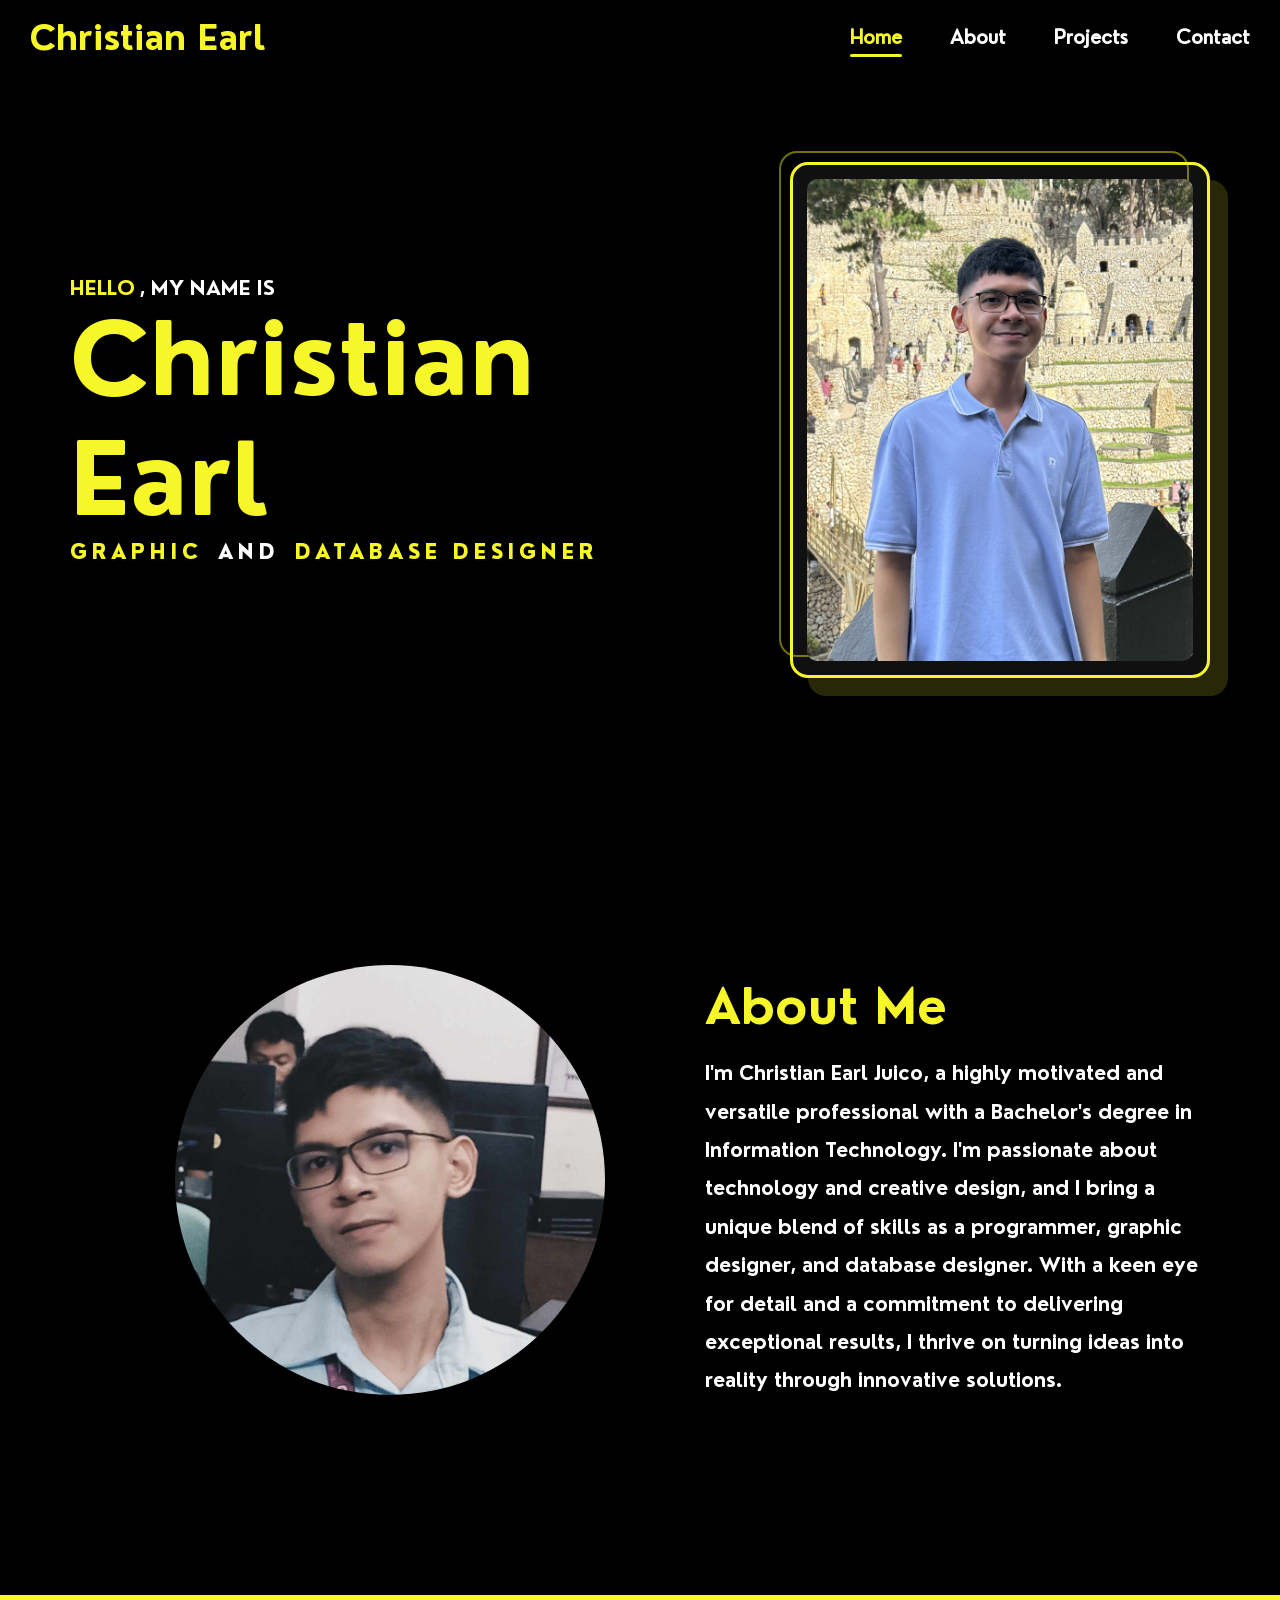
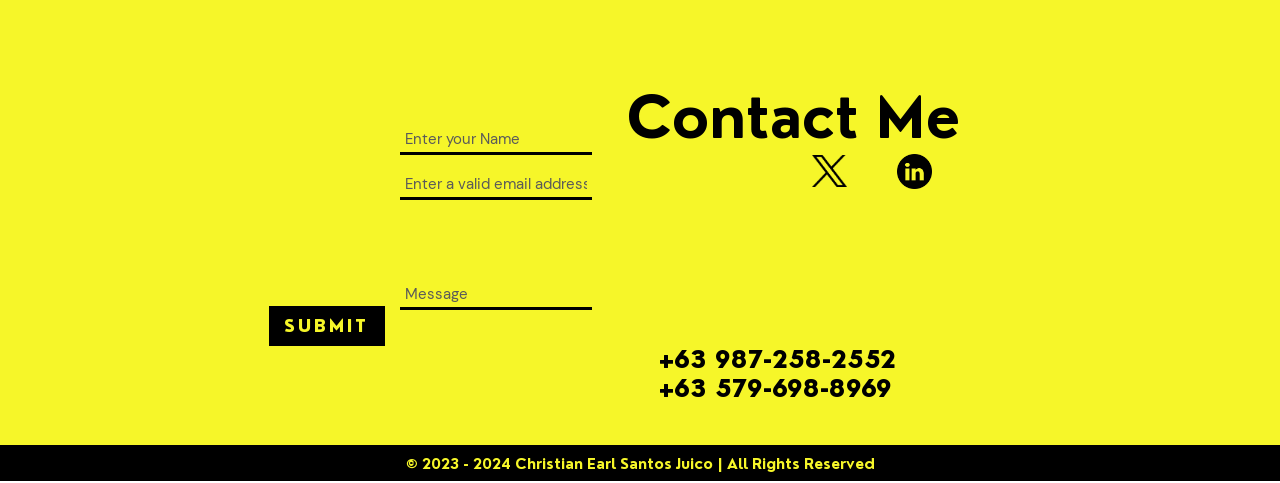
==== portfoliojuico.html @ 42d40999 "import files" ====
<!DOCTYPE html>
<html lang="en">
<head>
    <meta charset="UTF-8">
    <meta name="viewport" content="width=device-width, initial-scale=1.0">
    <title>Christian Earl's Portfolio</title>
    <link rel="stylesheet" href="portfoliojuicostyle.css">

    <link rel="stylesheet" href="media-query/1920x1080.css">
    <link rel="stylesheet" href="media-query/2560x1440.css">

    <link rel="stylesheet" href="https://unpkg.com/aos@next/dist/aos.css" />
</head>
<body>
    <header>
        <div class="logo">
            <h1>Christian Earl</h1>
        </div>

        <nav>
            <ul class="nav">
                <li><a href="#image" class="active">Home</a></li>
                <li><a href="#about">About</a></li>
                <li><a href="#projects">Projects</a></li>
                <li><a href="#contact">Contact</a></li>
            </ul>
        </nav>
    </header>

    <!-- Hero Section -->
    <section class= "heroimage" id="heroimage">
        <div class="image" id="image" data-aos="fade-down">
            <div class="herodescription" data-aos="fade-right">
                <p><span class="heroyellow yellow1">HELLO</span>
                    <span class="herowhite white1">,&nbsp;MY NAME IS</span></p>

                <p><span class= "heroyellow yellow2">Christian Earl</span></p>

                <p><span class="heroyellow yellow3">GRAPHIC</span>
                    <span class="herowhite white2">&nbsp;AND&nbsp;</span>
                    <span class="heroyellow yellow4">DATABASE DESIGNER</span></p>
            </div>
            <div class="hero-photo" data-aos="fade-left">
                <img src="img/herosection_solopic.JPG" alt="Christian Earl Juico">
            </div>
        </div>
    </section>

    <!-- About Me Section -->
    <section class= "about" id="about">
        <div class="about-main">
            <img src="img/aboutpicture.jpg" alt="">
            <div class="about-text" data-aos="fade-left">
            <h1>About Me</h1>
                <p>I'm Christian Earl Juico, a highly motivated and versatile professional with a Bachelor's degree in Information Technology. I'm passionate about technology and creative design, and I bring a unique blend of skills as a programmer, graphic designer, and database designer. With a keen eye for detail and a commitment to delivering exceptional results, I thrive on turning ideas into reality through innovative solutions.</p>
            </div>
        </div>
    </section>

    <!-- Contact Me Section -->
    <section class= "contact" id="contact">
           <h1 data-aos="fade-left">Contact Me</h1>

           <p data-aos="fade-left">+63 987-258-2552<br>
              +63 579-698-8969
        </p>

        <div class="socialicons" data-aos="fade-left">
           <a href="https://www.facebook.com/" class="sbtn aFacebook" target="_blank">
                <img src="img/icons/iconfacebook.png" alt="">
           </a>

           <a href="https://www.instagram.com/" class="sbtn aInstagram" target="_blank">
                <img src="img/icons/iconinstagram.png" alt="">
            </a>

            <a href="https://twitter.com/" class="sbtn aTwitter" target="_blank">
                <img src="img/icons/iconx.png" alt="">
            </a>

            <a href="https://www.linkedin.com/" class="sbtn aLinkedin" target="_blank">
                <img src="img/icons/iconlinkedin.png" alt="">
            </a>
        </div>

            <form class="form-input">
                <input class="in ione" type="text" id="fname" name="fname" placeholder="Enter your Name" required>
                <br>
                <input class="in itwo" type="text" id="lname" name="lname" placeholder="Enter a valid email address" required>
                <br>
                <input class="in ithree" type="text" id="lname" name="lname" placeholder="Message" required>

                <button class="btnsubmit">SUBMIT</button>
            </form>

    </section> 

      <!-- Footer Section -->
      <footer>
            <p>© 2023 - 2024  Christian Earl Santos Juico | All Rights Reserved</p>
      </footer>

      
    <!-- Scripts -->
    <script>
        const navLinks = document.querySelectorAll('.nav a');
        const header = document.querySelector('header');
        const sections = [...navLinks]
            .map(link => document.getElementById(link.getAttribute('href').substring(1)))
            .filter(Boolean);

        const setActiveLink = () => {
            header.classList.toggle('scrolled', window.scrollY > 10);

            let currentSection = sections[0];
            const scrollPosition = window.scrollY + 140;
            const isAtBottom = window.innerHeight + window.scrollY >= document.body.offsetHeight - 5;

            sections.forEach(section => {
                if (scrollPosition >= section.offsetTop) {
                    currentSection = section;
                }
            });

            if (isAtBottom) {
                currentSection = sections[sections.length - 1];
            }

            navLinks.forEach(link => {
                link.classList.toggle('active', link.getAttribute('href') === `#${currentSection.id}`);
            });
        };

        navLinks.forEach(link => {
            link.addEventListener('click', (e) => {
                e.preventDefault();
                const targetId = link.getAttribute('href').substring(1);
                const targetSection = document.getElementById(targetId);
                
                if (targetSection) {

                    window.scrollTo({
                        top: targetSection.offsetTop - 70,
                        behavior: 'smooth'
                    });
                }
            });
        });

        window.addEventListener('scroll', setActiveLink);
        setActiveLink();
    </script> 

    <script src="https://unpkg.com/aos@next/dist/aos.js"></script>

    <script>
      AOS.init({
        duration: 3000,
        once: true,
      });
    </script>

</body>
</html>
---- portfoliojuicostyle.css ----
@font-face {
    font-family: nourd_bold;
    src: url(fonts/nourd_bold.ttf);
}

@font-face {
    font-family: nourd_medium;
    src: url(fonts/nourd_medium.ttf);
}

@font-face {
    font-family: nourd_semi_bold;
    src: url(fonts/nourd_semi_bold.ttf);
}

@font-face {
    font-family: nourd_heavy;
    src: url(fonts/nourd_heavy.ttf);
}

@font-face {
    font-family: nourd_regular;
    src: url(fonts/nourd_regular.ttf);
}

@font-face {
    font-family: dmsans_regular;
    src: url(fonts/dmsans_regular.ttf);
}

* {
    margin: 0;
    padding: 0;
    box-sizing: border-box;
}

body {
    overflow-x: hidden; 
  }

/* Header Section -------------------------------*/
header{
    height: 75px;
    width: 100%;
    background-color: black;
    display: flex;
    align-items: center;
    justify-content: space-between;
    z-index: 1000;
    position: fixed;
    top: 0;
    left: 0;
    padding: 0 30px;
    transition: box-shadow 0.3s ease;
}

header.scrolled {
    box-shadow: 0 8px 24px rgba(0, 0, 0, 0.45);
}

.logo {
    color: #F6F629;
    font-family: nourd_bold;
}

.logo h1 {
    font-size: 34px;
}

.nav {
    list-style-type: none;
    display: flex;
    align-items: center;
    gap: 48px;
}

.nav li {
    display: flex;
}

header nav a {
    position: relative;
    width: auto;
    height: auto;
    margin: 0;
    padding: 10px 0;
    color: white;
    text-decoration: none;
    background-color: transparent;
    border-radius: 0;
    transition: color 0.3s ease;
}

header nav a::after {
    content: "";
    position: absolute;
    left: 0;
    bottom: 2px;
    width: 0;
    height: 3px;
    background-color: #F6F629;
    border-radius: 999px;
    transition: width 0.3s ease;
}

header nav a:hover,
header nav a.active {
    color: #F6F629;
    background-color: transparent;
}

header nav a:hover::after,
header nav a.active::after {
    width: 100%;
}

a {
    margin: 15px;
    font-family: nourd_medium;
    font-size: larger;
    color:  #F6F629;
    height: 50px;
    width: 100px;
    display: flex;
    align-items: center;
    justify-content: center;
    font-weight: 900;
}

a:hover {
    background-color: #F6F629;
    color: black;
    border-radius: 20px;
}

.heroimage {
    background: black;
}

.image {
    width: 100%;
    height: 85vh;
    min-height: 680px;
    margin: 0 auto;
    padding: 75px 70px 0;
    display: flex;
    align-items: center;
    justify-content: center;
    gap: 110px;
    background-color: black;
}

/* Hero Section -------------------------------*/
.herodescription {
    flex: 0 1 760px;
    max-width: 760px;
    text-shadow: 3px 3px 2px rgba(0, 0, 0, 0.46);
}

.hero-photo {
    flex: 0 0 420px;
    max-width: 420px;
    position: relative;
    padding: 14px;
    border: 3px solid #F6F629;
    border-radius: 18px;
    background: #101010;
    box-shadow: 18px 18px 0 rgba(246, 246, 41, 0.16),
                0 24px 45px rgba(0, 0, 0, 0.55);
}

.hero-photo::before {
    content: "";
    position: absolute;
    inset: -14px 18px 18px -14px;
    border: 2px solid rgba(246, 246, 41, 0.45);
    border-radius: 18px;
    z-index: -1;
}

.hero-photo img {
    width: 100%;
    aspect-ratio: 4 / 5;
    display: block;
    object-fit: cover;
    border-radius: 10px;
}

.heroyellow {
    color: #F6F629;
}

.herowhite {
    color: white;
}

.yellow1, .white1 {
    font-family: nourd_bold;
    font-size: 20px;
}

.yellow2 {
    font-family: nourd_bold;
    font-size: 100px;
}

.yellow3, .white2, .yellow4 {
    font-family: nourd_heavy;
    font-size: 20px;
    letter-spacing: 5px;
}

@media screen and (max-width: 1100px) {
    .image {
        height: auto;
        min-height: 100vh;
        padding: 120px 35px 0;
        flex-direction: column;
        align-items: flex-start;
        justify-content: center;
        gap: 40px;
    }

    .yellow2 {
        font-size: 70px;
    }

    .hero-photo {
        width: 70%;
        flex-basis: auto;
        max-width: 380px;
        align-self: center;
    }
}

@media screen and (max-width: 600px) {
    .image {
        padding: 110px 20px 0;
    }

    .yellow2 {
        font-size: 48px;
    }

    .yellow3, .white2, .yellow4 {
        font-size: 16px;
        letter-spacing: 2px;
    }

    .hero-photo {
        width: 100%;
    }
}


/* About Section -------------------------------*/
.about {
    width: 100%;
    background-color: black;
    padding: 100px 0px;  
}

.about-main {
    width: 1130px;
    max-width: 95%;
    margin: 0 auto;
    display: flex;
    align-items: center;
    justify-content: center;
    line-height: 2;
}
.about-main img {
    height: auto;
    width: 430px;
    margin: 100px;
    border-radius: 50%;
}

.about-text {
    text-align: left;
}

.about-text h1 {
    font-family: nourd_bold;
    color: #F6F629; 
    font-size: 300%;
}

.about-text p {
    font-family: nourd_bold;
    color: white;
    font-size: 120%;
}

/* Hobbies Section -------------------------------*/
.hobbies {
    width: 100%;
    height: 80vh;
    background-color: #F6F629;
}

.hobbies h1 {
    text-align: center;
    padding: 50px; 
    font-family: nourd_bold;
    font-size: 300%;
}

.hobbies-main {
    display: flex;
    justify-content: center;
    gap: 100px;
}

.hob {
    width: 300px;
    height: 530px;
    margin: 10px;
    padding: 30px;
    text-align: center;
    background-color: #141414;
    border-radius: 5%;
}

.hob h2 {
    font-family: nourd_bold;
    font-size: 30px;
    color: #F6F629;
    margin-top: 15px;
}

.hobbies img {
    max-width: 50%;
    position: relative;
}

.hobbox3 img {
    margin-top: 20px;
    max-width: 60%;
}

.hob p {
    color: white;
    font-size: 20px;
    font-family: nourd_regular;
    line-height: 2;
    margin-top: 10px;
}

/* Latest Updates -------------------------------*/
.latestupdates {
    width: 100%;
    height: 85vh;
    background-color: black;
}

.latestupdates h1 {
    text-align: center;
    padding: 50px; 
    font-family: nourd_bold;
    font-size: 300%;
    color: #F6F629;
}

.latestupdates img {
    max-width: 100%;
    position: relative;
}

.latestupdates-main {
    display: flex;
    justify-content: center;
    align-items: center;
    gap: 100px;
}

.latestupdates-main a {
    display: flex;
    flex-direction: column;
    align-items: center;
    text-align: center;
    color: white;
    line-height: 2;
    text-decoration: none;
    border-radius: 5%;
    font-weight: 100;
}

.latestupdates-main a:hover {
    background-color: #F6F629;
    color: black;
}

.latestupdates-main a:hover h2 {
    color: black; /* Text color for h2 on hover */
}

.lat {
    width: 400px;
    height: 565px;
    margin: 10px;
    padding: 20px;
    text-align: center;
    background-color: #141414;
}

.lat h2 {
    font-family: nourd_bold;
    font-size: 30px;
    color: #F6F629;
    line-height: 1;
}

.lat p {
    font-size: 15px;
    font-family: nourd_medium;
    line-height: 2;
    margin-top: 10px;
    margin-bottom: 10px;
    text-transform: uppercase;
}

/* My Skills Section -------------------------------*/
.myskills {
    width: 100%;
    height: 80vh;
    background-color: #F6F629;
}

.myskills h1 {
    text-align: center;
    padding: 50px; 
    font-family: nourd_bold;
    font-size: 300%;
    color: black;
}

.myskills-main {
    display: flex;
    justify-content: center;
    gap: 100px;
}

.skill {
    width: 400px;
    height: 515px;
    margin: 10px;
    text-align: center;
    background-color: #141414;
}

.skill h2 {
    font-family: nourd_bold;
    font-size: 30px;
    color: #F6F629;
    margin-top: 10px;
}

.myskills img {
    max-width: 100%;
}

.skill p {
    color: white;
    font-size: 15px;
    font-family: nourd_medium;
    line-height: 2;
    margin-bottom: 10px;
    text-transform: uppercase;
    padding: 10px;
}

/* Gallery Section -------------------------------*/
.gallery {
    width: 100%;
    height: 115vh;
    background-color: black;
}

.gallery h1 {
    text-align: center;
    padding: 50px; 
    font-family: nourd_bold;
    font-size: 300%;
    color: #F6F629;
}

.gallery-main1 {
    display: flex;
    justify-content: center;
    gap: 100px;
}

.gallery-main2 {
    display: flex;
    justify-content: center;
    gap: 100px;
    margin-top: 50px;
}

.gal {
    width: 400px;
    height: 400px;
    margin: 10px;
    background-color: #141414;
    overflow: hidden;
    justify-content: center;
    position: relative;
    border: 3px solid;
    border-color: #F6F629;
}

/* Gallery Individual Images -------------------------------*/
.galbox1 img {
    max-width: 214%;
    position: absolute;
    left: -55%;
}

.galbox2 img {
    max-width: 135%;
    position: absolute;
    left: -17%;
}

.galbox3 img {
    max-width: 131%;
    position: absolute;
    left: -13%;
}

.galbox4 img {
    max-width: 154%;
    position: absolute;
    left: -28%;
}

.galbox5 img {
    max-width: 180%;
    position: absolute;
    left: -39%;
}

.galbox6 img {
    max-width: 170%;
    position: absolute;
    left: -0%;
}

/* Contact Me Section -------------------------------*/
.contact {
    width: 100%;
    height: 50vh;
    background-color: #F6F629;
    position: relative;
}

.contact h1 {
    position: absolute;
    right: 25%;
    margin-top: 90px;
    font-family: nourd_bold;
    font-size: 350%;
    color: black;
}

.contact p {
    position: absolute;
    right: 30%;
    margin-top: 350px;
    font-family: nourd_heavy;
    font-size: 150%;
    color: black;
}

/* Social Media Icons */
.socialicons{
    position: absolute;
    display: flex;
    right: 27%;
    bottom: 52%;
}

.socialicons a {
    margin-right: -30px;
}

.aFacebook:hover, .aInstagram:hover, .aTwitter:hover, .aLinkedin:hover{
    transform: scale(1.3);
    transition: .3s;
}

.aFacebook img {
    max-width: 35%;
}

.aInstagram img {
    max-width: 35%;
}

.aTwitter img {
    max-width: 35%;
}

.aLinkedin img {
    max-width: 35%;
}

/* Client Input Section */ 
.form-input input {
    border: none;
    border-bottom: 3px solid black;
    padding: 5px;
    font-size: 15px;
    background: transparent; 
    outline: none; 
    width: 15%;
    color: black;
    margin-left: 400px;
}

.form-input input::placeholder {
    font-family: dmsans_regular;
    color: #5A5A5A; 
}

.ione {
    margin-bottom: 15px;
    margin-top: 130px;
}

.itwo {
    margin-bottom: 80px;
}

.btnsubmit {
    height: 40px;
    width: 116px;
    position: absolute;
    top: 69%;
    left: 21%;
    background-color: black;
    font-family: nourd_heavy;
    font-size: 17px;
    color: #F6F629;
    border: none;
    letter-spacing: 3px;
}

.btnsubmit:hover {
    transform: scale(1.1);
    transition: .3s;
}

/* Footer Section -------------------------------*/
footer {
    width: 100%;
    height: 4vh;
    background-color: black;
}

footer p {
    text-align: center;
    font-family: nourd_bold;
    padding: 10px;
    font-size: 90%;
    color: #F6F629;
}
---- media-query/1920x1080.css ----
@media screen and (min-width: 1920px) and (min-height: 1080px) {   


    a {
         font-size: x-large;
   }

    nav a {
        margin: 26px;
    }

    /* Hero Section -------------------------------*/
    .image {
        max-width: 1560px;
        gap: 120px;
    }

    .herodescription {
        max-width: 850px;
    }

    .hero-photo {
        flex-basis: 460px;
        max-width: 460px;
    }
    
    .yellow1, .white1 {
        font-size: 22px;
    }
    
    .yellow2 {
        font-size: 115px;
    }
    
    .yellow3, .white2, .yellow4 {
        font-size: 22px;
    }

    /* About Section -------------------------------*/

    .about-main img {
        width: 450px;
    }

    .about-text h1 {
        font-size: 320%;
    }

    .about-text p {
        font-size: 130%;
    }

    /* Hobbies Section -------------------------------*/
    .hobbies {
        height: 80vh;
    }

    .hobbies h1 {
        font-size: 350%;
    }

    .hob {
        height: 600px;
    }

    .hob h2 {
        font-size: 32px;
    }

    .hob p {
        font-size: 23px;
    }

    /* Latest Updates -------------------------------*/
    .latestupdates {
        height: 77vh;
    }

    .latestupdates h1 {
        font-size: 350%;
    }

    /* My Skills Section -------------------------------*/
    .myskills {
        height: 70vh;
    }

    .myskills h1 {
        font-size: 350%;
    }

    /* Gallery Section -------------------------------*/
    .gallery {
        height: 105vh;
    }

    .gallery h1 {
        font-size: 350%;
    }

    /* Contact Me Section -------------------------------*/
    .contact {
        width: 100%;
        height: 45vh;
    }

    .contact h1 {
        right: 25%;
        margin-top: 90px;
        font-size: 350%;
    }

    /* Social Media Icons */
    .socialicons{
        right: 27%;
        bottom: 54%;
    }
}
---- media-query/2560x1440.css ----
@media screen and (min-width: 2560px) and (min-height: 1440px){

    a {
        font-size: x-large;
    }

   nav a {
        margin: 26px;
   }

    /* Hero Section -------------------------------*/
    .image {
        max-width: 1900px;
        padding-left: 160px;
        padding-right: 160px;
        gap: 150px;
    }

    .herodescription {
        max-width: 1100px;
    }

    .hero-photo {
        flex-basis: 560px;
        max-width: 560px;
    }

    .yellow1, .white1 {
        font-size: 30px;
    }

    .yellow2 {
        font-size: 160px;
    }

    .yellow3, .white2, .yellow4 {
        font-size: 30px;
    }


    /* About Section -------------------------------*/
    .about-main img {
        width: 450px;
    }

    .about-text h1 {
        font-size: 350%;
    }

    .about-text p {
        font-family: nourd_bold;
        color: white;
        font-size: 120%;
    }

    /* Hobbies Section -------------------------------*/
    .hobbies {
        width: 100%;
        height: 72vh;
    }

    .hobbies h1 {
        font-size: 400%;
    }

    .hobbies-main {
        display: flex;
        justify-content: center;
        gap: 100px;
    }

    .hob {
        width: 400px;
        height: 750px;
        margin: 10px;
        padding: 30px;
        text-align: center;
        background-color: #141414;
        border-radius: 5%;
    }

    .hob h2 {
        font-size: 40px;
    }

    .hobbox3 img {
        padding-bottom: 5px;
    }

    .hob p {
        font-size: 30px;
    }

    /* Latest Updates -------------------------------*/
    .latestupdates {
        width: 100%;
        height: 73vh;
    }

    .latestupdates h1 {
        font-size: 400%;
    }

    .lat {
        width: 500px;
        height: 760px;
    }

    .lat h2 {
        font-size: 35px;
    }

    .lat p {
        font-size: 21px;
        margin-top: 12px;
        margin-bottom: 10px;
    }

    /* My Skills Section -------------------------------*/
    .myskills {
        width: 100%;
        height: 65vh;
    }

    .myskills h1 {
        font-size: 400%;
    }

    .skill {
        width: 500px;
        height: 660px;
    }

    .skill h2 {
        font-size: 35px;
    }

    .skill p {
        font-size: 20px;
    }

    /* Gallery Section -------------------------------*/
    .gallery {
        width: 100%;
        height: 102vh;
    }

    .gallery h1 {
        font-size: 400%;
    }

    .gal {
        width: 550px;
        height: 550px;
    }

    /* Gallery Individual Images -------------------------------*/
    .galbox4 img {
        max-width: 200%; 
    }

    /* Contact Me Section -------------------------------*/
    .contact {
        width: 100%;
        height: 45vh;
    }

    .contact h1 {
        right: 25%;
        margin-top: 120px;
        font-size: 450%;
    }

    .contact p {
        right: 30%;
        margin-top: 490px;
        font-size: 190%;
    }

    /* Social Media Icons */
    .socialicons{
        right: 27.5%;
        bottom: 55%;
        gap: 20px;
    }

    .aFacebook img {
        max-width: 45%;
    }

    .aInstagram img {
        max-width: 45%;
    }

    .aTwitter img {
        max-width: 45%;
    }

    .aLinkedin img {
        max-width: 45%;
    }

    /* Client Input Section */ 
    .form-input input {
        border-bottom: 4px solid black;
        padding: 5px;
        font-size: 25px;
        width: 18%;
        margin-left: 600px;
        padding-top: 20px;
    }

    .form-input input::placeholder {
        font-size: 23px;
    }

    .ione {
        margin-bottom: 15px;
        margin-top: 160px;
    }

    .itwo {
        margin-bottom: 130px;
    }

    .btnsubmit {
        height: 55px;
        width: 140px;
        top: 77%;
        left: 23.5%;
        font-size: 21px;
        letter-spacing: 3px;
    }

    .btnsubmit:hover {
        transform: scale(1.1);
        transition: .3s;
    }

    /* Footer Section -------------------------------*/
    footer {
        width: 100%;
        height: 3vh;
    }

    footer p {
        font-size: 110%;
    }
}
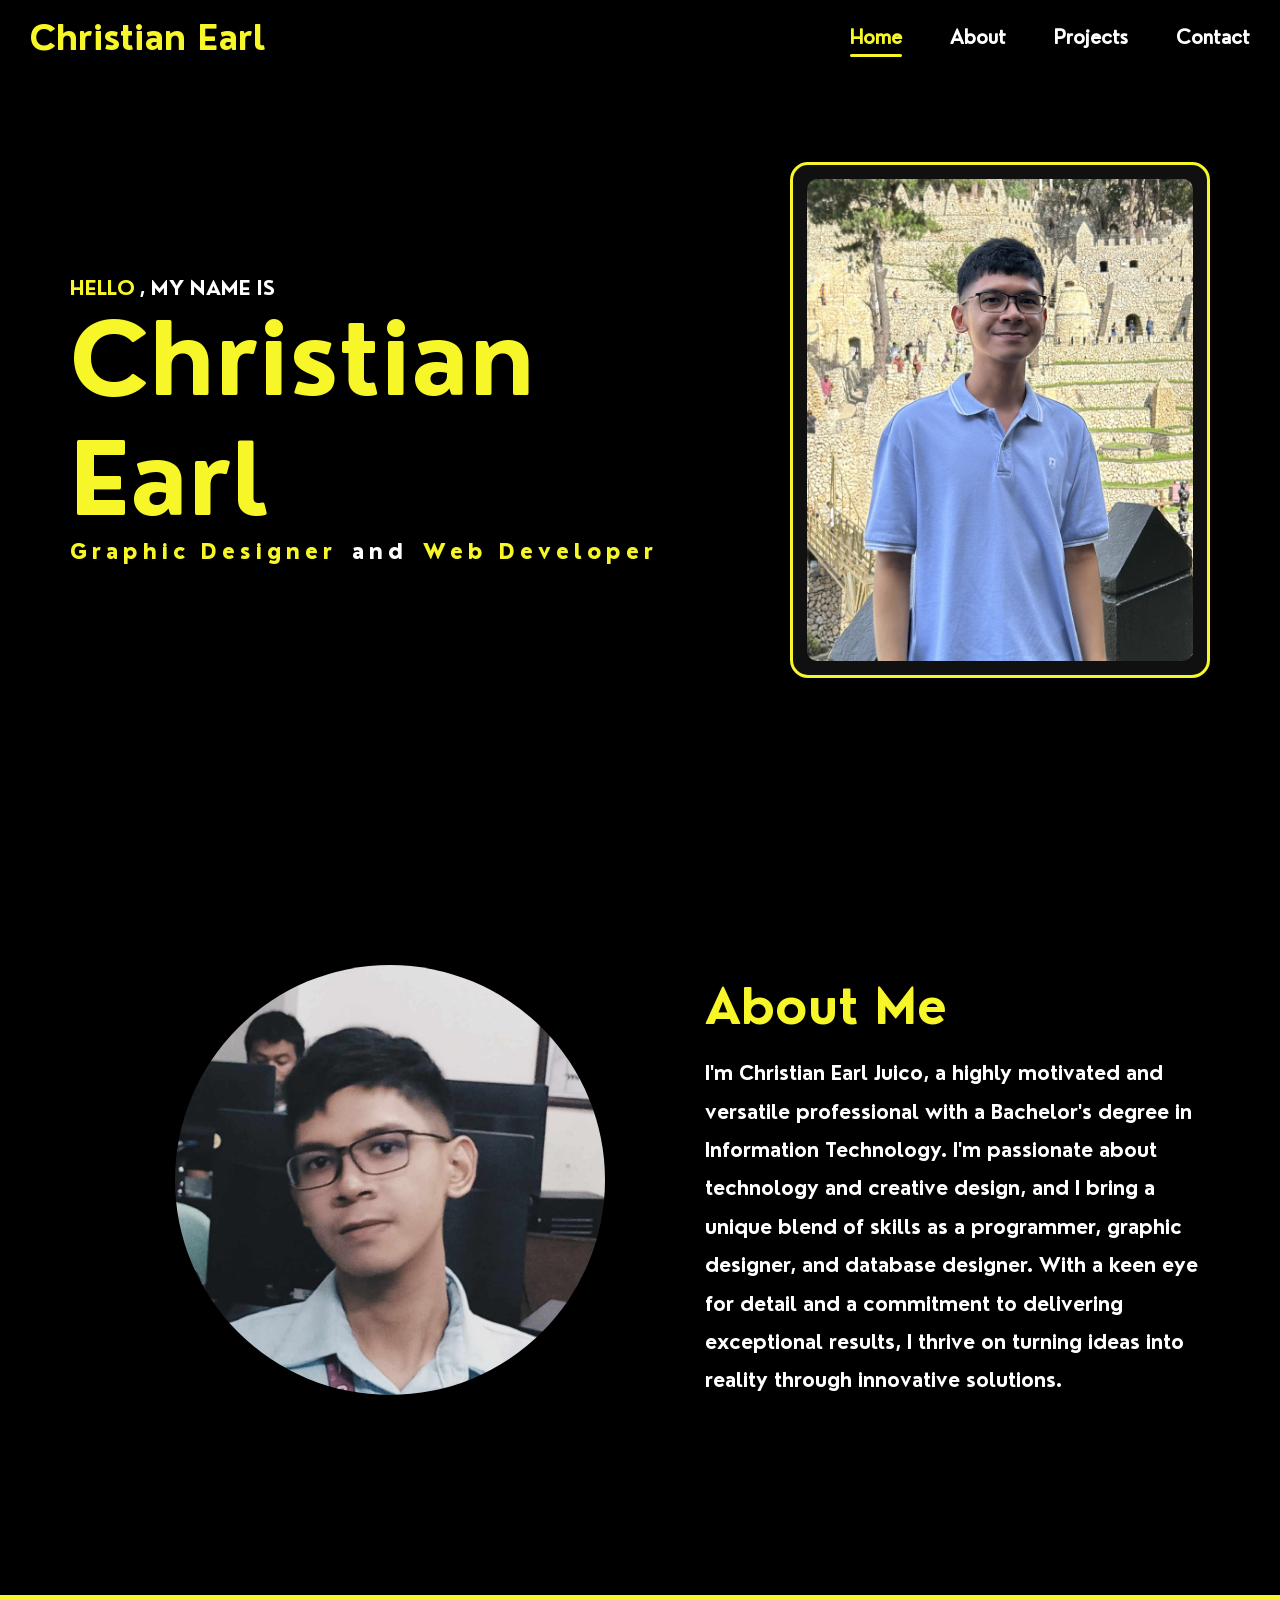
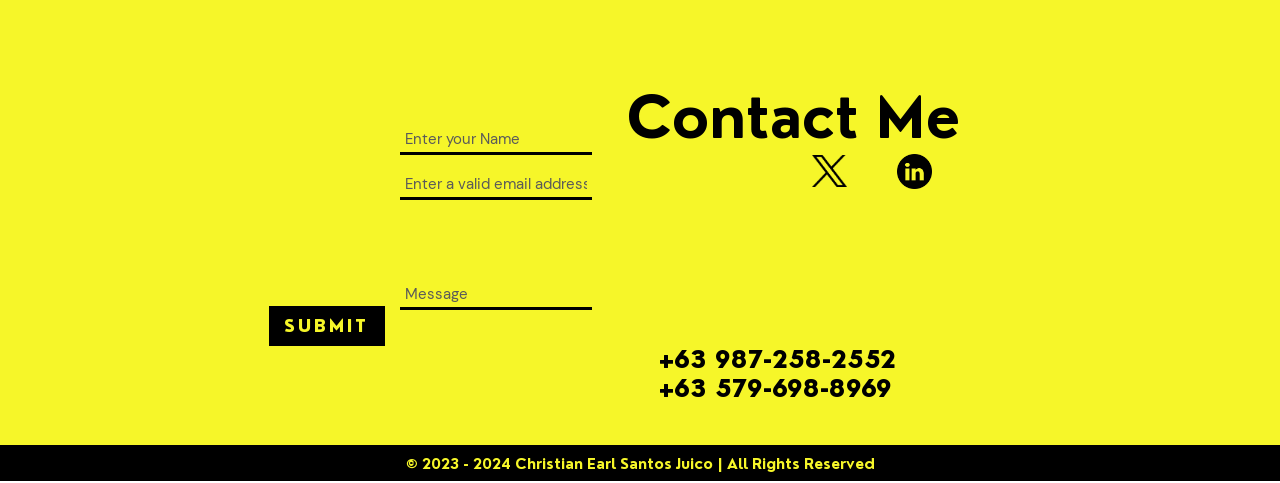
==== commit 7dfd8c73: "hero sec minor fix" ====
--- a/portfoliojuico.html
+++ b/portfoliojuico.html
@@ -29,18 +29,18 @@
 
     <!-- Hero Section -->
     <section class= "heroimage" id="heroimage">
-        <div class="image" id="image" data-aos="fade-down">
-            <div class="herodescription" data-aos="fade-right">
+        <div class="image" id="image" data-aos="fade-up">
+            <div class="herodescription">
                 <p><span class="heroyellow yellow1">HELLO</span>
                     <span class="herowhite white1">,&nbsp;MY NAME IS</span></p>
 
                 <p><span class= "heroyellow yellow2">Christian Earl</span></p>
 
-                <p><span class="heroyellow yellow3">GRAPHIC</span>
-                    <span class="herowhite white2">&nbsp;AND&nbsp;</span>
-                    <span class="heroyellow yellow4">DATABASE DESIGNER</span></p>
+                <p><span class="heroyellow yellow3">Graphic Designer</span>
+                    <span class="herowhite white2">&nbsp;and&nbsp;</span>
+                    <span class="heroyellow yellow4">Web Developer</span></p>
             </div>
-            <div class="hero-photo" data-aos="fade-left">
+            <div class="hero-photo" >
                 <img src="img/herosection_solopic.JPG" alt="Christian Earl Juico">
             </div>
         </div>
--- a/portfoliojuicostyle.css
+++ b/portfoliojuicostyle.css
@@ -165,17 +165,11 @@
     border: 3px solid #F6F629;
     border-radius: 18px;
     background: #101010;
-    box-shadow: 18px 18px 0 rgba(246, 246, 41, 0.16),
-                0 24px 45px rgba(0, 0, 0, 0.55);
+    box-shadow: 0 24px 45px rgba(0, 0, 0, 0.55);
 }
 
 .hero-photo::before {
-    content: "";
-    position: absolute;
-    inset: -14px 18px 18px -14px;
-    border: 2px solid rgba(246, 246, 41, 0.45);
-    border-radius: 18px;
-    z-index: -1;
+    display: none;
 }
 
 .hero-photo img {
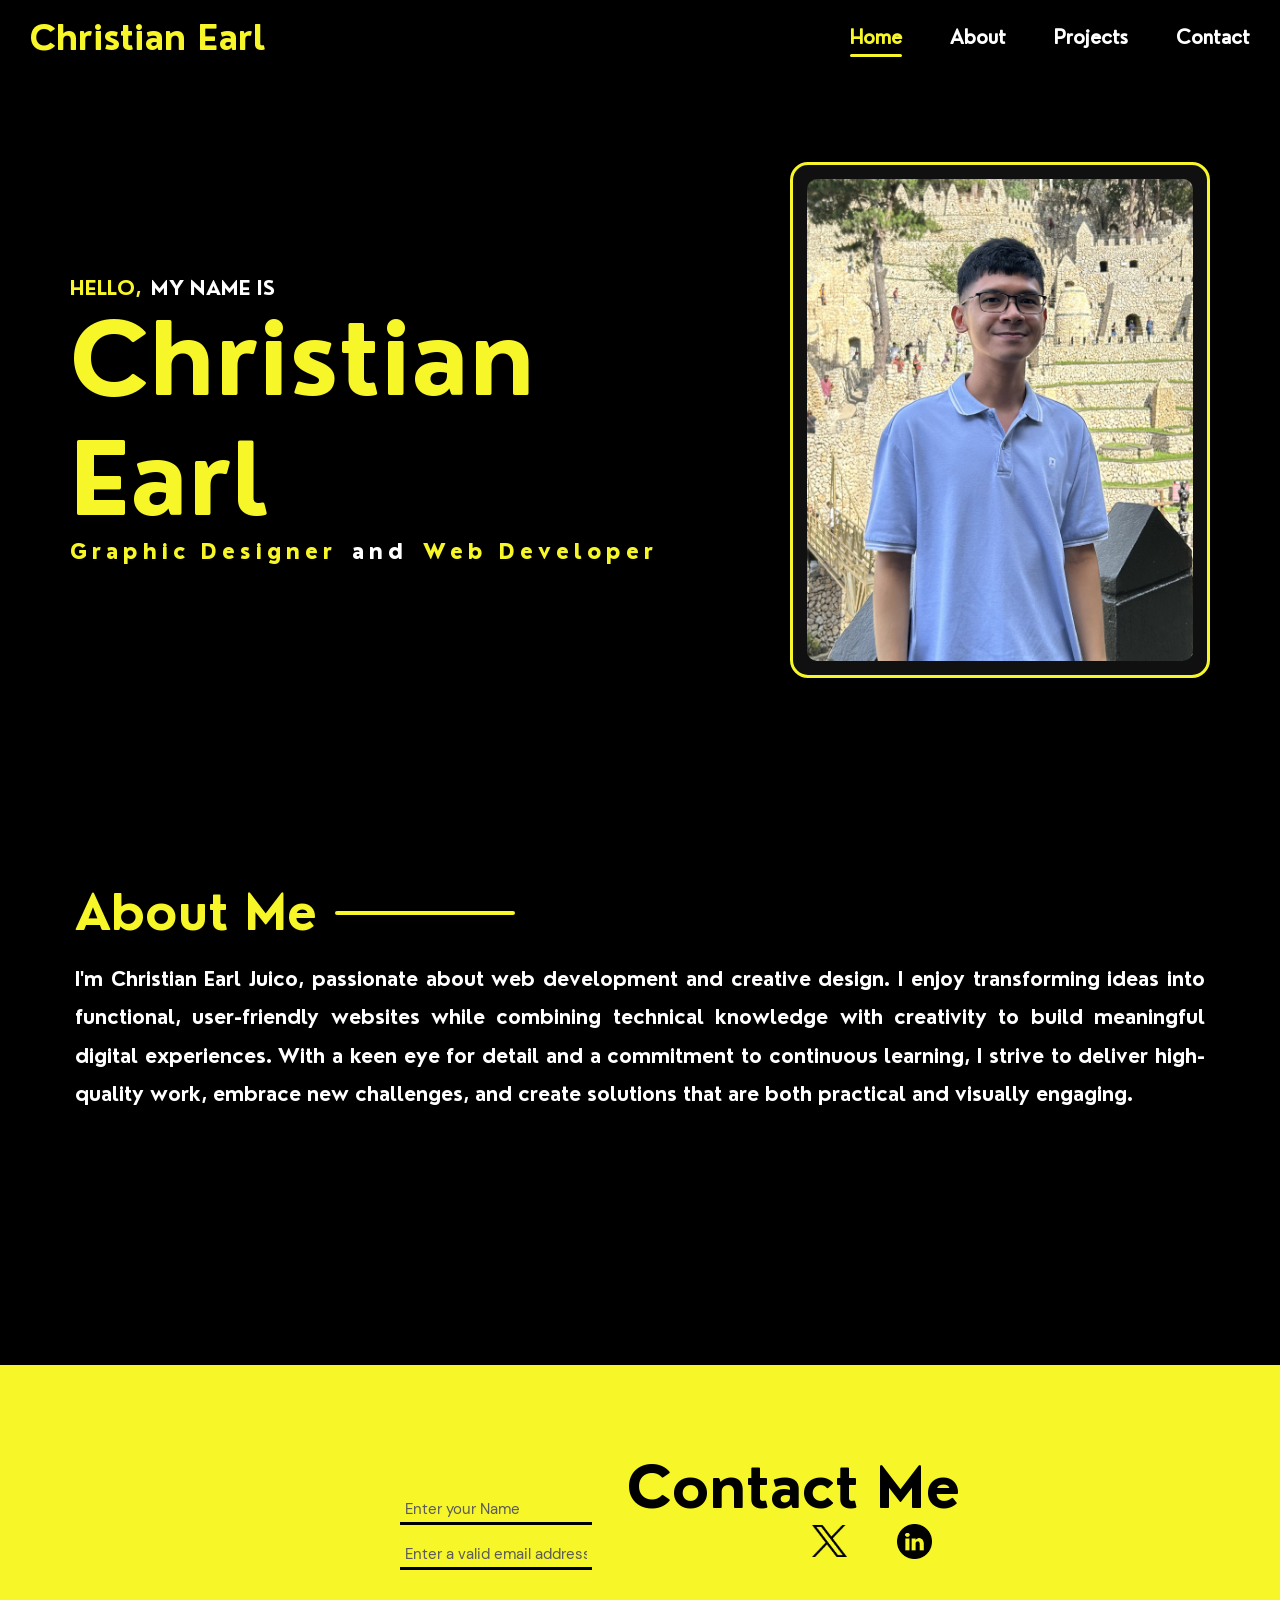
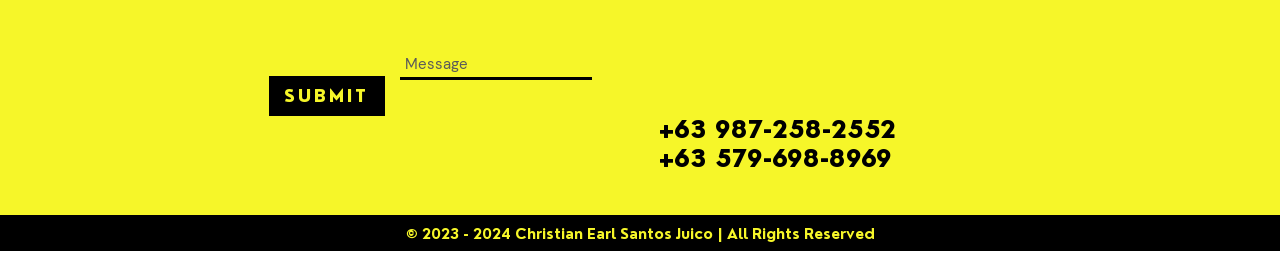
==== commit faf3fcfb: "about me section" ====
--- a/portfoliojuico.html
+++ b/portfoliojuico.html
@@ -31,8 +31,8 @@
     <section class= "heroimage" id="heroimage">
         <div class="image" id="image" data-aos="fade-up">
             <div class="herodescription">
-                <p><span class="heroyellow yellow1">HELLO</span>
-                    <span class="herowhite white1">,&nbsp;MY NAME IS</span></p>
+                <p><span class="heroyellow yellow1">HELLO,</span>
+                    <span class="herowhite white1">&nbsp;MY NAME IS</span></p>
 
                 <p><span class= "heroyellow yellow2">Christian Earl</span></p>
 
@@ -49,10 +49,9 @@
     <!-- About Me Section -->
     <section class= "about" id="about">
         <div class="about-main">
-            <img src="img/aboutpicture.jpg" alt="">
-            <div class="about-text" data-aos="fade-left">
-            <h1>About Me</h1>
-                <p>I'm Christian Earl Juico, a highly motivated and versatile professional with a Bachelor's degree in Information Technology. I'm passionate about technology and creative design, and I bring a unique blend of skills as a programmer, graphic designer, and database designer. With a keen eye for detail and a commitment to delivering exceptional results, I thrive on turning ideas into reality through innovative solutions.</p>
+            <div class="about-text" data-aos="fade-up">
+                <h1>About Me</h1>
+                <p>I'm Christian Earl Juico, passionate about web development and creative design. I enjoy transforming ideas into functional, user-friendly websites while combining technical knowledge with creativity to build meaningful digital experiences. With a keen eye for detail and a commitment to continuous learning, I strive to deliver high-quality work, embrace new challenges, and create solutions that are both practical and visually engaging.</p>
             </div>
         </div>
     </section>
@@ -103,6 +102,18 @@
       
     <!-- Scripts -->
     <script>
+        if ('scrollRestoration' in history) {
+            history.scrollRestoration = 'manual';
+        }
+
+        const savedScroll = sessionStorage.getItem('portfolioScrollPos');
+        const restoreScroll = () => {
+            if (savedScroll !== null) {
+                window.scrollTo(0, parseInt(savedScroll, 10));
+                sessionStorage.removeItem('portfolioScrollPos');
+            }
+        };
+
         const navLinks = document.querySelectorAll('.nav a');
         const header = document.querySelector('header');
         const sections = [...navLinks]
@@ -113,7 +124,7 @@
             header.classList.toggle('scrolled', window.scrollY > 10);
 
             let currentSection = sections[0];
-            const scrollPosition = window.scrollY + 140;
+            const scrollPosition = window.scrollY + 300;
             const isAtBottom = window.innerHeight + window.scrollY >= document.body.offsetHeight - 5;
 
             sections.forEach(section => {
@@ -149,6 +160,17 @@
 
         window.addEventListener('scroll', setActiveLink);
         setActiveLink();
+
+        window.addEventListener('beforeunload', () => {
+            sessionStorage.setItem('portfolioScrollPos', window.scrollY);
+        });
+
+        window.addEventListener('load', () => {
+            restoreScroll();
+            setActiveLink();
+            setTimeout(restoreScroll, 0);
+            setTimeout(restoreScroll, 300);
+        });
     </script> 
 
     <script src="https://unpkg.com/aos@next/dist/aos.js"></script>
--- a/portfoliojuicostyle.css
+++ b/portfoliojuicostyle.css
@@ -252,38 +252,63 @@
     width: 100%;
     background-color: black;
     padding: 100px 0px;  
+    min-height: 600px;
 }
 
 .about-main {
     width: 1130px;
     max-width: 95%;
     margin: 0 auto;
-    display: flex;
-    align-items: center;
-    justify-content: center;
     line-height: 2;
-}
-.about-main img {
-    height: auto;
-    width: 430px;
-    margin: 100px;
-    border-radius: 50%;
+    display: flex;
+    justify-content: flex-start;
 }
 
 .about-text {
     text-align: left;
+    width: 100%;
 }
 
 .about-text h1 {
     font-family: nourd_bold;
     color: #F6F629; 
     font-size: 300%;
+    display: flex;
+    align-items: center;
+    gap: 18px;
+}
+
+.about-text h1::after {
+    content: "";
+    flex: 0 1 180px;
+    height: 4px;
+    background-color: #F6F629;
+    border-radius: 999px;
+    transform: scaleX(0);
+    transform-origin: left;
+    transition: transform 900ms ease;
+}
+
+.about-text.aos-animate h1::after {
+    transform: scaleX(1);
 }
 
 .about-text p {
     font-family: nourd_bold;
     color: white;
     font-size: 120%;
+    max-width: 1130px;
+    text-align: justify;
+}
+
+@media screen and (max-width: 600px) {
+    .about-text h1 {
+        gap: 12px;
+    }
+
+    .about-text h1::after {
+        flex-basis: 90px;
+    }
 }
 
 /* Hobbies Section -------------------------------*/
--- a/media-query/1920x1080.css
+++ b/media-query/1920x1080.css
@@ -37,10 +37,6 @@
     }
 
     /* About Section -------------------------------*/
-
-    .about-main img {
-        width: 450px;
-    }
 
     .about-text h1 {
         font-size: 320%;
--- a/media-query/2560x1440.css
+++ b/media-query/2560x1440.css
@@ -39,10 +39,6 @@
 
 
     /* About Section -------------------------------*/
-    .about-main img {
-        width: 450px;
-    }
-
     .about-text h1 {
         font-size: 350%;
     }
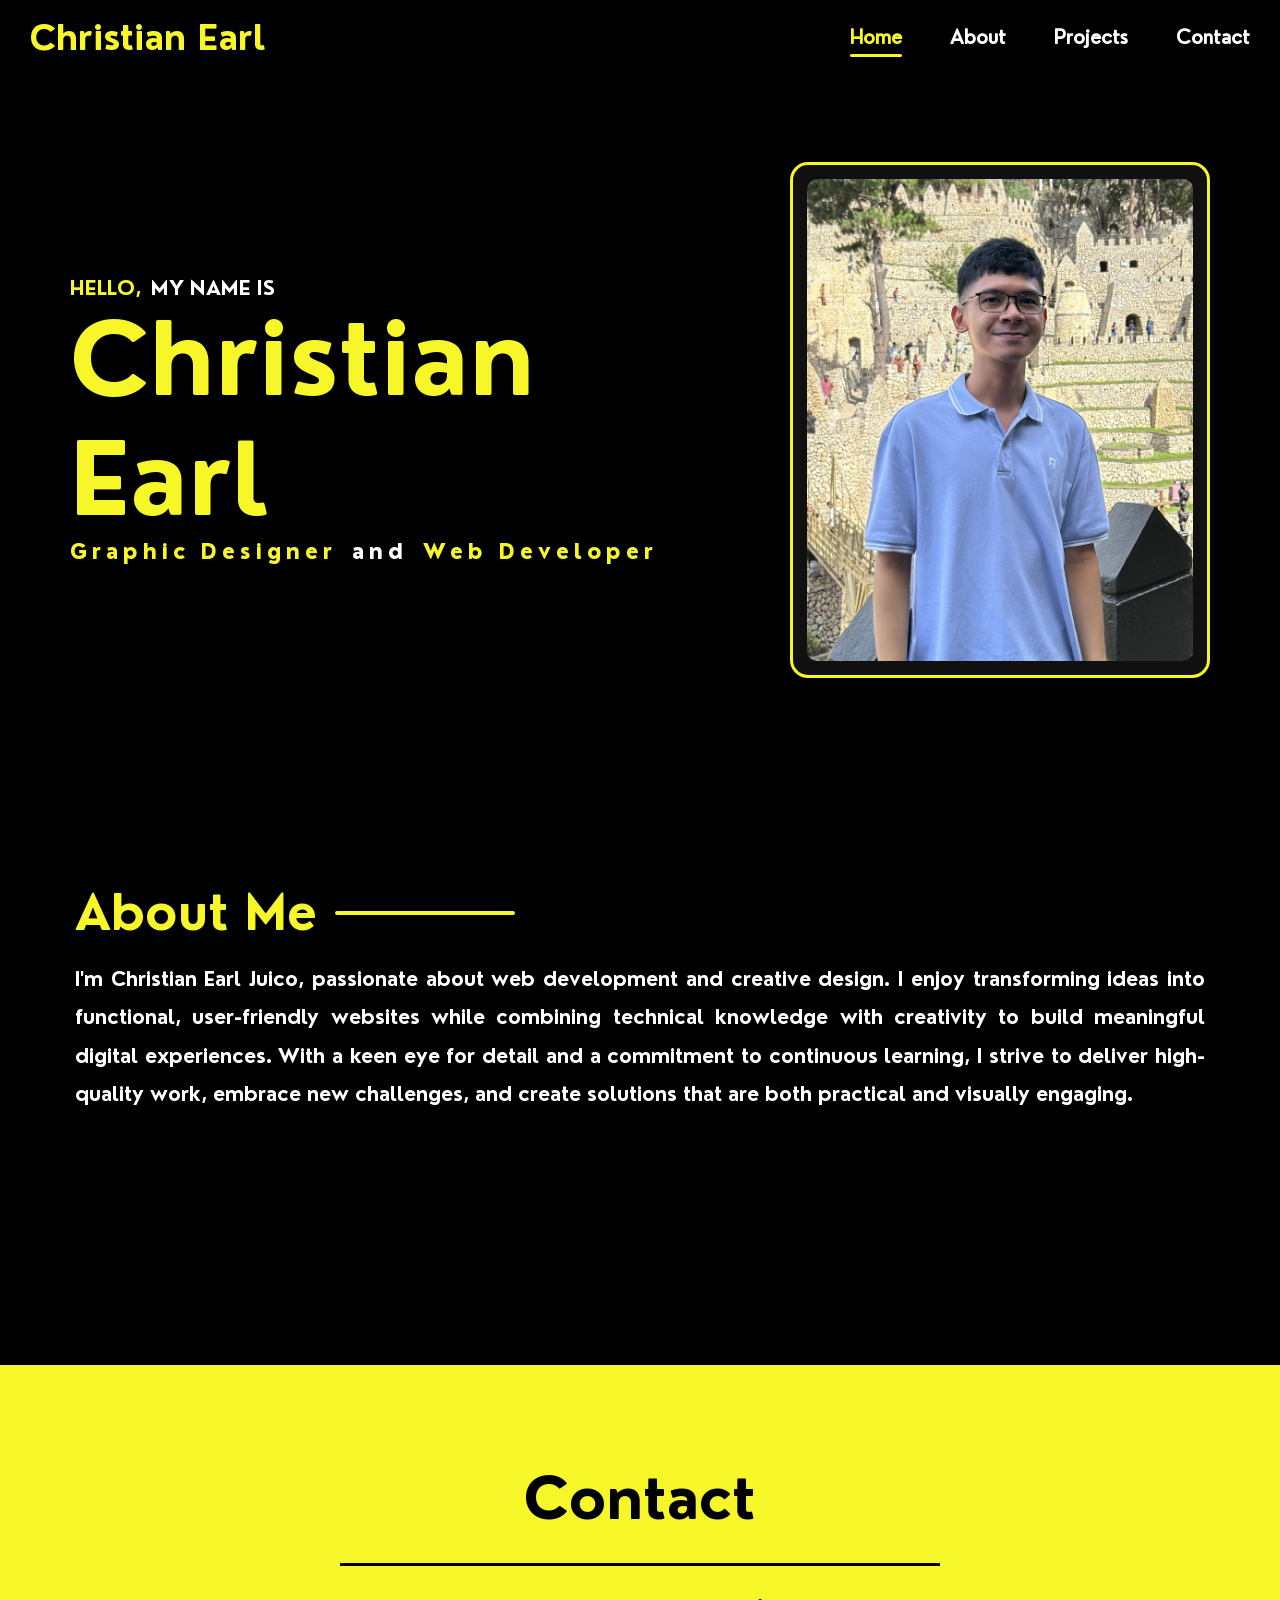
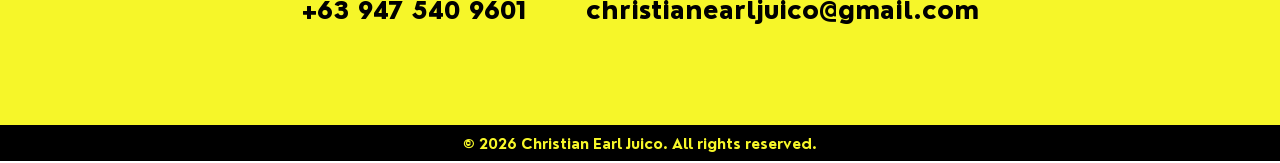
==== commit cce5ef8e: "contact design" ====
--- a/portfoliojuico.html
+++ b/portfoliojuico.html
@@ -58,45 +58,20 @@
 
     <!-- Contact Me Section -->
     <section class= "contact" id="contact">
-           <h1 data-aos="fade-left">Contact Me</h1>
+           <h1 data-aos="fade-up">Contact</h1>
 
-           <p data-aos="fade-left">+63 987-258-2552<br>
-              +63 579-698-8969
-        </p>
+           <hr class="contact-divider">
 
-        <div class="socialicons" data-aos="fade-left">
-           <a href="https://www.facebook.com/" class="sbtn aFacebook" target="_blank">
-                <img src="img/icons/iconfacebook.png" alt="">
-           </a>
-
-           <a href="https://www.instagram.com/" class="sbtn aInstagram" target="_blank">
-                <img src="img/icons/iconinstagram.png" alt="">
-            </a>
-
-            <a href="https://twitter.com/" class="sbtn aTwitter" target="_blank">
-                <img src="img/icons/iconx.png" alt="">
-            </a>
-
-            <a href="https://www.linkedin.com/" class="sbtn aLinkedin" target="_blank">
-                <img src="img/icons/iconlinkedin.png" alt="">
-            </a>
-        </div>
-
-            <form class="form-input">
-                <input class="in ione" type="text" id="fname" name="fname" placeholder="Enter your Name" required>
-                <br>
-                <input class="in itwo" type="text" id="lname" name="lname" placeholder="Enter a valid email address" required>
-                <br>
-                <input class="in ithree" type="text" id="lname" name="lname" placeholder="Message" required>
-
-                <button class="btnsubmit">SUBMIT</button>
-            </form>
+           <div class="contact-info" data-aos="fade-up">
+                <span class="contact-phone">+63 947 540 9601</span>
+                <span class="contact-email">christianearljuico@gmail.com</span>
+           </div>
 
     </section> 
 
       <!-- Footer Section -->
       <footer>
-            <p>© 2023 - 2024  Christian Earl Santos Juico | All Rights Reserved</p>
+            <p>© 2026 Christian Earl Juico. All rights reserved.</p>
       </footer>
 
       
@@ -182,5 +157,23 @@
       });
     </script>
 
+    <script>
+        const contactDivider = document.querySelector('.contact-divider');
+        if (contactDivider && 'IntersectionObserver' in window) {
+            const observer = new IntersectionObserver((entries) => {
+                entries.forEach(entry => {
+                    if (entry.isIntersecting) {
+                        entry.target.classList.add('in-view');
+                        observer.unobserve(entry.target);
+                    }
+                });
+            }, { threshold: 0.4 });
+
+            observer.observe(contactDivider);
+        } else if (contactDivider) {
+            contactDivider.classList.add('in-view');
+        }
+    </script>
+
 </body>
 </html>
--- a/portfoliojuicostyle.css
+++ b/portfoliojuicostyle.css
@@ -569,106 +569,69 @@
 /* Contact Me Section -------------------------------*/
 .contact {
     width: 100%;
-    height: 50vh;
+    min-height: 40vh;
     background-color: #F6F629;
     position: relative;
+    display: flex;
+    flex-direction: column;
+    align-items: center;
+    justify-content: center;
+    gap: 30px;
+    padding: 100px 20px;
+    box-sizing: border-box;
 }
 
 .contact h1 {
-    position: absolute;
-    right: 25%;
-    margin-top: 90px;
     font-family: nourd_bold;
     font-size: 350%;
     color: black;
-}
-
-.contact p {
-    position: absolute;
-    right: 30%;
-    margin-top: 350px;
+    text-align: center;
+    margin: 0;
+}
+
+.contact-divider {
+    width: 60%;
+    max-width: 600px;
+    border: none;
+    border-top: 3px solid black;
+    margin: 0;
+    transform: scaleX(0);
+    transform-origin: center;
+    opacity: 0;
+}
+
+.contact-divider.in-view {
+    animation: dividerFill 1200ms cubic-bezier(0.22, 1, 0.36, 1) 3000ms forwards;
+}
+
+@keyframes dividerFill {
+    0% {
+        transform: scaleX(0);
+        opacity: 1;
+        transform-origin: center;
+    }
+    15% {
+        transform: scaleX(0.02);
+        opacity: 1;
+        transform-origin: center;
+    }
+    100% {
+        transform: scaleX(1);
+        opacity: 1;
+        transform-origin: center;
+    }
+}
+
+.contact-info {
+    display: flex;
+    flex-direction: row;
+    align-items: center;
+    justify-content: center;
+    gap: 60px;
     font-family: nourd_heavy;
     font-size: 150%;
     color: black;
-}
-
-/* Social Media Icons */
-.socialicons{
-    position: absolute;
-    display: flex;
-    right: 27%;
-    bottom: 52%;
-}
-
-.socialicons a {
-    margin-right: -30px;
-}
-
-.aFacebook:hover, .aInstagram:hover, .aTwitter:hover, .aLinkedin:hover{
-    transform: scale(1.3);
-    transition: .3s;
-}
-
-.aFacebook img {
-    max-width: 35%;
-}
-
-.aInstagram img {
-    max-width: 35%;
-}
-
-.aTwitter img {
-    max-width: 35%;
-}
-
-.aLinkedin img {
-    max-width: 35%;
-}
-
-/* Client Input Section */ 
-.form-input input {
-    border: none;
-    border-bottom: 3px solid black;
-    padding: 5px;
-    font-size: 15px;
-    background: transparent; 
-    outline: none; 
-    width: 15%;
-    color: black;
-    margin-left: 400px;
-}
-
-.form-input input::placeholder {
-    font-family: dmsans_regular;
-    color: #5A5A5A; 
-}
-
-.ione {
-    margin-bottom: 15px;
-    margin-top: 130px;
-}
-
-.itwo {
-    margin-bottom: 80px;
-}
-
-.btnsubmit {
-    height: 40px;
-    width: 116px;
-    position: absolute;
-    top: 69%;
-    left: 21%;
-    background-color: black;
-    font-family: nourd_heavy;
-    font-size: 17px;
-    color: #F6F629;
-    border: none;
-    letter-spacing: 3px;
-}
-
-.btnsubmit:hover {
-    transform: scale(1.1);
-    transition: .3s;
+    text-align: center;
 }
 
 /* Footer Section -------------------------------*/
